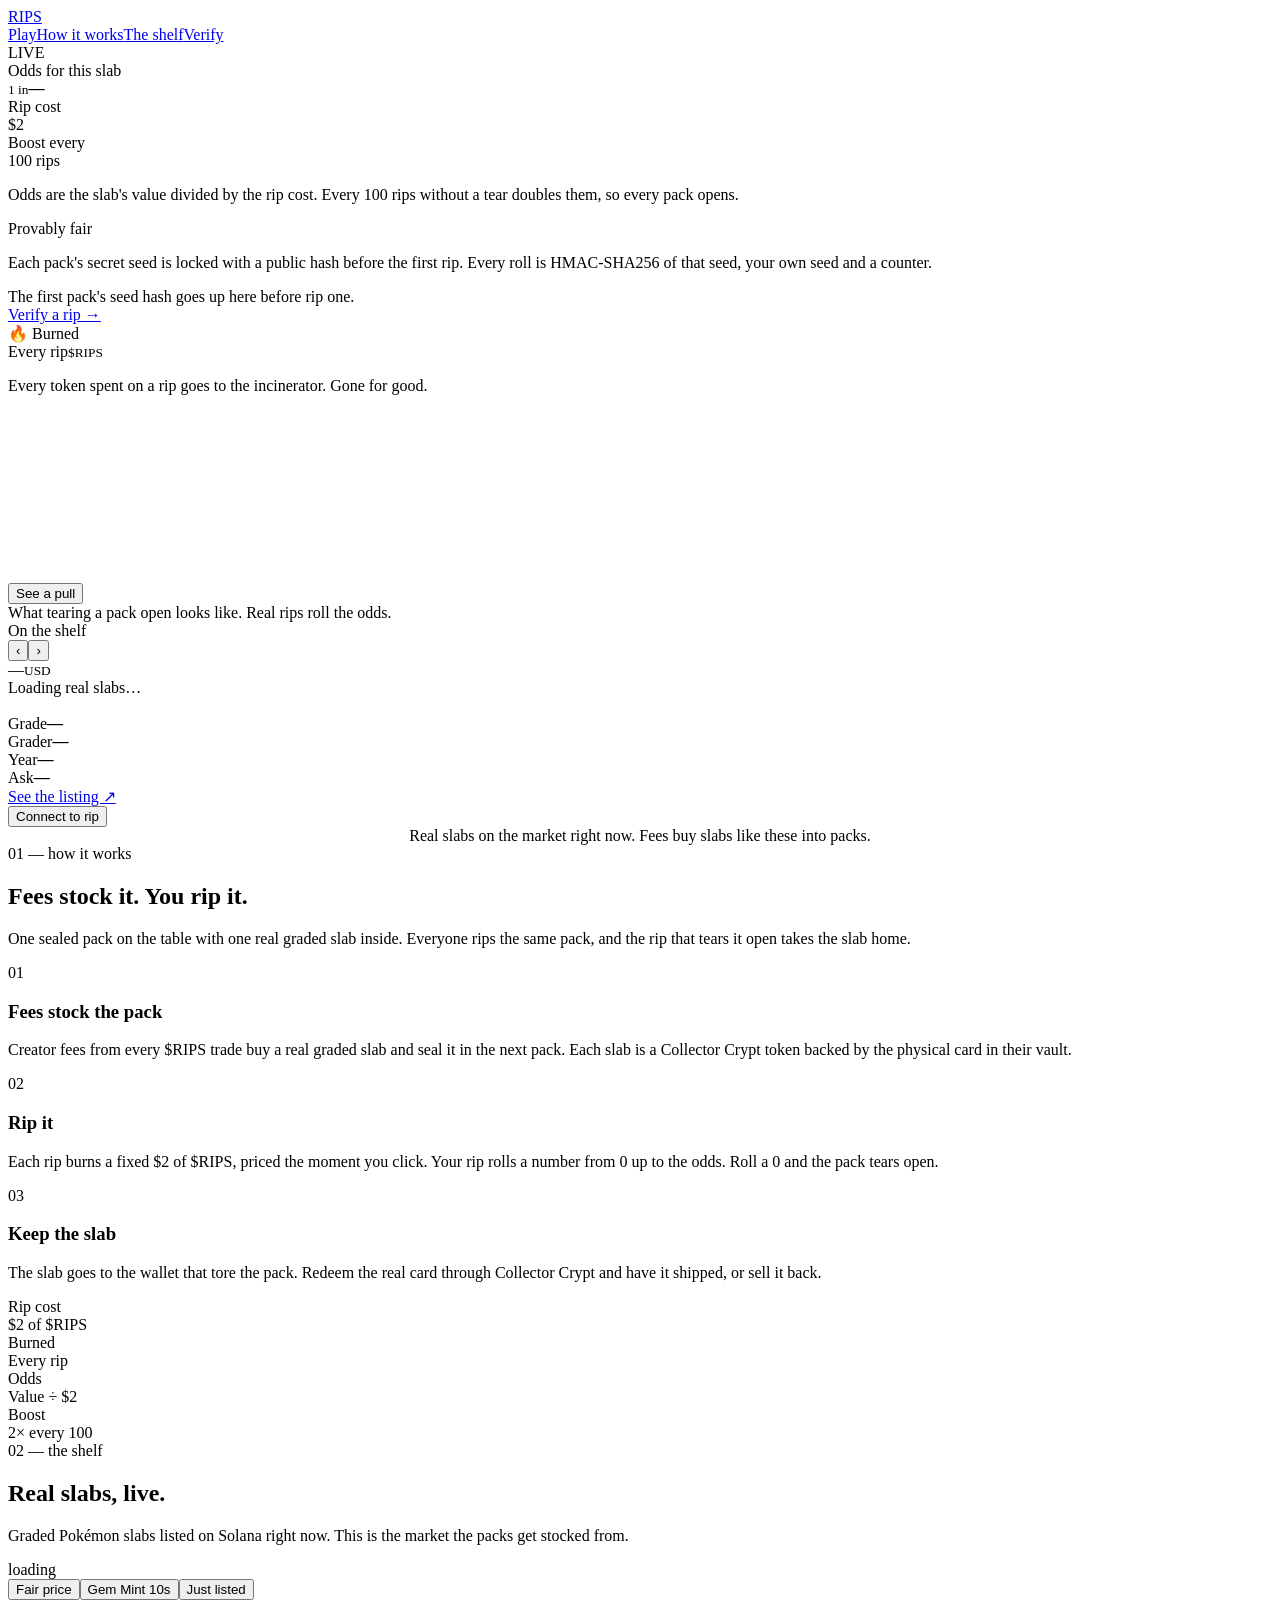
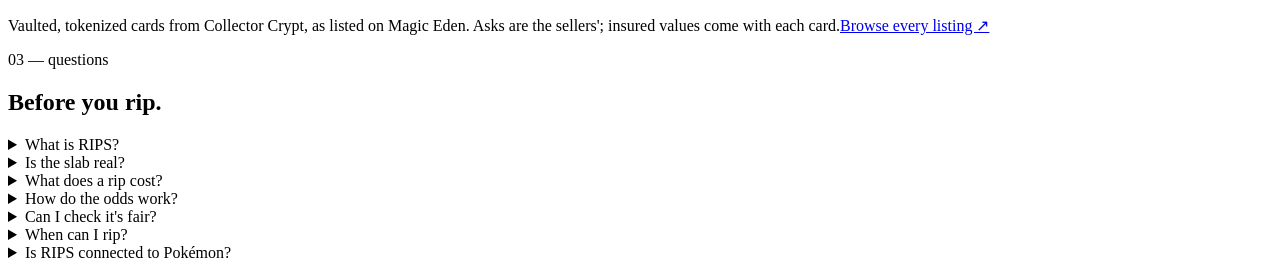
==== index.html @ 13a543cc "Add files via upload" ====
<!doctype html>
<html lang="en">
<head>
<meta charset="utf-8">
<meta name="viewport" content="width=device-width, initial-scale=1, viewport-fit=cover">
<title>RIPS</title>
<meta name="description" content="Real graded slabs, sealed in packs. Fees stock the packs, every rip burns $RIPS, and the slab you pull lands in your wallet.">
<meta property="og:title" content="RIPS">
<meta property="og:description" content="Real graded slabs, sealed in packs. Rip one open and the slab is yours.">
<meta property="og:image" content="https://rips.vercel.app/assets/img/og.jpg">
<meta name="twitter:card" content="summary_large_image">
<meta name="theme-color" content="#0a0708">
<link rel="icon" href="/favicon.ico" sizes="any">
<link rel="icon" type="image/png" href="/assets/img/favicon-32.png" sizes="32x32">
<link rel="apple-touch-icon" href="/assets/img/favicon-180.png">
<link rel="preload" href="/assets/fonts/anton.woff2" as="font" type="font/woff2" crossorigin>
<link rel="stylesheet" href="/assets/css/site.css?v=1">
</head>
<body>
<div class="grid-bg" aria-hidden="true"></div>
<div class="embers" id="embers" aria-hidden="true"></div>
<header class="bar">
  <a class="brand" href="/" aria-label="RIPS home"><span class="ico" data-pack="lg"></span>RIPS</a>
  <nav class="nav" id="nav"><a href="#play" class="on keep">Play</a><a href="#how" class="keep">How it works</a><a href="#shelf">The shelf</a><a href="/verify" class="keep keep2">Verify</a><a id="xLink" href="#" target="_blank" rel="noopener" hidden>𝕏</a></nav>
  <div class="barR"><span id="navWallet" class="wwrap"></span></div>
</header>
<div class="ticker" aria-hidden="true"><span class="live"><i></i>LIVE</span><div class="tk"><div class="track" id="tape"></div></div></div>

<main>
<section class="play" id="play">
  <div class="col left">
    <div class="pn">
      <div class="k">Odds for this slab</div>
      <div class="odds"><small>1 in</small><b id="oddsN">—</b></div>
      <div class="two">
        <div><div class="k">Rip cost</div><div class="v">$<span data-cfg="ripUsd">2</span></div></div>
        <div><div class="k">Boost every</div><div class="v"><span data-cfg="pity">100</span> rips</div></div>
      </div>
      <div class="meter"><i id="oddsMeter"></i></div>
      <p class="sub2">Odds are the slab's value divided by the rip cost. Every <span data-cfg="pity">100</span> rips without a tear doubles them, so every pack opens.</p>
    </div>
    <div class="pn">
      <div class="k or">Provably fair</div>
      <p class="sub2">Each pack's secret seed is locked with a public hash before the first rip. Every roll is HMAC-SHA256 of that seed, your own seed and a counter.</p>
      <div class="seed" id="seedBox">The first pack's seed hash goes up here before rip one.</div>
      <a class="lnk" href="/verify">Verify a rip →</a>
    </div>
    <div class="pn burn">
      <div class="k">🔥 Burned</div><div class="bv" id="burnV">Every rip<small>$RIPS</small></div>
      <p class="sub2" id="burnD">Every token spent on a rip goes to the incinerator. Gone for good.</p>
    </div>
  </div>

  <div class="stage" id="stage">
    <svg class="lines" id="stLines" aria-hidden="true"></svg>
    <div class="glow" aria-hidden="true"></div>
    <div class="pedestal" aria-hidden="true"></div>
    <div class="pack" id="pack" data-pack="stage" aria-hidden="true"></div>
    <div class="flash" aria-hidden="true"></div>
    <div class="pull" id="pull"><div class="ph"><img id="pullImg" alt=""></div><div class="cap"><div class="nm" id="pullNm"></div><div class="mt" id="pullMt"></div></div></div>
    <div class="ctl"><button class="btn or" type="button" id="tryBtn">See a pull</button><div class="note" id="tryNote">What tearing a pack open looks like. Real rips roll the odds.</div></div>
  </div>

  <div class="col right">
    <div class="pn shelf">
      <div class="top"><div class="k or">On the shelf</div><div class="arrows"><button type="button" id="shPrev" aria-label="Previous slab">‹</button><button type="button" id="shNext" aria-label="Next slab">›</button></div></div>
      <div class="val"><span id="shVal">—</span><small>USD</small></div>
      <div class="name" id="shName">Loading real slabs…</div>
      <div class="pic"><div class="im"><img id="shImg" alt=""></div>
        <div class="tbl"><div>Grade<b id="shGrade">—</b></div><div>Grader<b id="shGr">—</b></div><div>Year<b id="shYear">—</b></div><div>Ask<b id="shAsk">—</b></div></div></div>
      <a class="lnk" id="shLink" href="#shelf">See the listing ↗</a>
    </div>
    <button class="btn or cta" type="button" id="ripBtn">Connect to rip</button>
    <div id="caBox"></div>
    <p class="sub2" style="margin:0;text-align:center">Real slabs on the market right now. Fees buy slabs like these into packs.</p>
  </div>
</section>

<section class="band" id="how">
  <div class="eyebrow rv">01 — how it works</div>
  <h2 class="rv">Fees stock it. <b>You rip it.</b></h2>
  <p class="lede rv">One sealed pack on the table with one real graded slab inside. Everyone rips the same pack, and the rip that tears it open takes the slab home.</p>
  <div class="steps">
    <div class="step rv"><div class="n">01</div><h3>Fees stock the pack</h3><p>Creator fees from every $RIPS trade buy a real graded slab and seal it in the next pack. Each slab is a Collector Crypt token backed by the physical card in their vault.</p></div>
    <div class="step rv" style="--d:.08s"><div class="n">02</div><h3>Rip it</h3><p>Each rip burns a fixed $<span data-cfg="ripUsd">2</span> of $RIPS, priced the moment you click. Your rip rolls a number from 0 up to the odds. Roll a 0 and the pack tears open.</p></div>
    <div class="step rv" style="--d:.16s"><div class="n">03</div><h3>Keep the slab</h3><p>The slab goes to the wallet that tore the pack. Redeem the real card through Collector Crypt and have it shipped, or sell it back.</p></div>
  </div>
  <div class="rules rv">
    <div><div class="k">Rip cost</div><div class="v">$<span data-cfg="ripUsd">2</span> of $RIPS</div></div>
    <div><div class="k">Burned</div><div class="v or">Every rip</div></div>
    <div><div class="k">Odds</div><div class="v">Value ÷ $<span data-cfg="ripUsd">2</span></div></div>
    <div><div class="k">Boost</div><div class="v or">2× every <span data-cfg="pity">100</span></div></div>
  </div>
</section>

<section class="band" id="shelf">
  <div class="mhead">
    <div><div class="eyebrow rv">02 — the shelf</div><h2 class="rv">Real slabs, <b>live.</b></h2><p class="lede rv">Graded Pokémon slabs listed on Solana right now. This is the market the packs get stocked from.</p></div>
    <span class="chip rv" id="mktChip"><i></i>loading</span>
  </div>
  <div class="tabs rv" id="mktTabs" role="tablist"><span class="tab-ind" aria-hidden="true"></span><button class="on" type="button" data-v="fair" role="tab" aria-selected="true">Fair price</button><button type="button" data-v="tens" role="tab" aria-selected="false">Gem Mint 10s</button><button type="button" data-v="new" role="tab" aria-selected="false">Just listed</button></div>
  <div class="mgrid" id="mgrid"></div>
  <p class="mfine"><span>Vaulted, tokenized cards from Collector Crypt, as listed on Magic Eden. Asks are the sellers'; insured values come with each card.</span><a href="https://magiceden.io/marketplace/collector_crypt" target="_blank" rel="noopener">Browse every listing ↗</a></p>
</section>

<section class="band" id="faq">
  <div class="eyebrow rv">03 — questions</div>
  <h2 class="rv">Before you <b>rip.</b></h2>
  <div class="faq rv">
    <details><summary>What is RIPS?</summary><div>A pack you rip open on chain. Creator fees buy a real graded slab and seal it in a pack, everyone rips the same pack, every rip burns $RIPS, and the rip that tears it open wins the slab.</div></details>
    <details><summary>Is the slab real?</summary><div>Yes. Every slab is a Collector Crypt token backed by a physical graded card in their vault. You can redeem the card and have it shipped, or sell it back through Collector Crypt.</div></details>
    <details><summary>What does a rip cost?</summary><div>A fixed $<span data-cfg="ripUsd">2</span> of $RIPS, priced when you click and burned on the spot. Every token spent goes to the Solana incinerator, where nobody can touch it again.</div></details>
    <details><summary>How do the odds work?</summary><div>A pack starts at 1 in (slab value ÷ $<span data-cfg="ripUsd">2</span>). Every <span data-cfg="pity">100</span> rips without a tear, the odds double in your favour, so every pack opens eventually.</div></details>
    <details><summary>Can I check it's fair?</summary><div>Yes. Before the first rip the pack's secret seed is locked with a public SHA-256 hash. Each roll is HMAC-SHA256 of that seed with your own seed and a counter. When the pack opens the seed is revealed, and the verify page replays every roll in your browser.</div></details>
    <details><summary>When can I rip?</summary><div>When $RIPS launches and the first pack is stocked. The contract address goes up here and on X at the same time.</div></details>
    <details><summary>Is RIPS connected to Pokémon?</summary><div>No. RIPS is independent and not affiliated with Nintendo, The Pokémon Company, Collector Crypt, Magic Eden or any grading company.</div></details>
  </div>
</section>
</main>
<div class="toast" id="toast" role="status" aria-live="polite"></div>
<script src="/assets/js/config.js?v=1"></script>
<script src="/assets/js/app.js?v=1"></script>
<script src="/assets/js/wallet.js?v=1"></script>
</body>
</html>
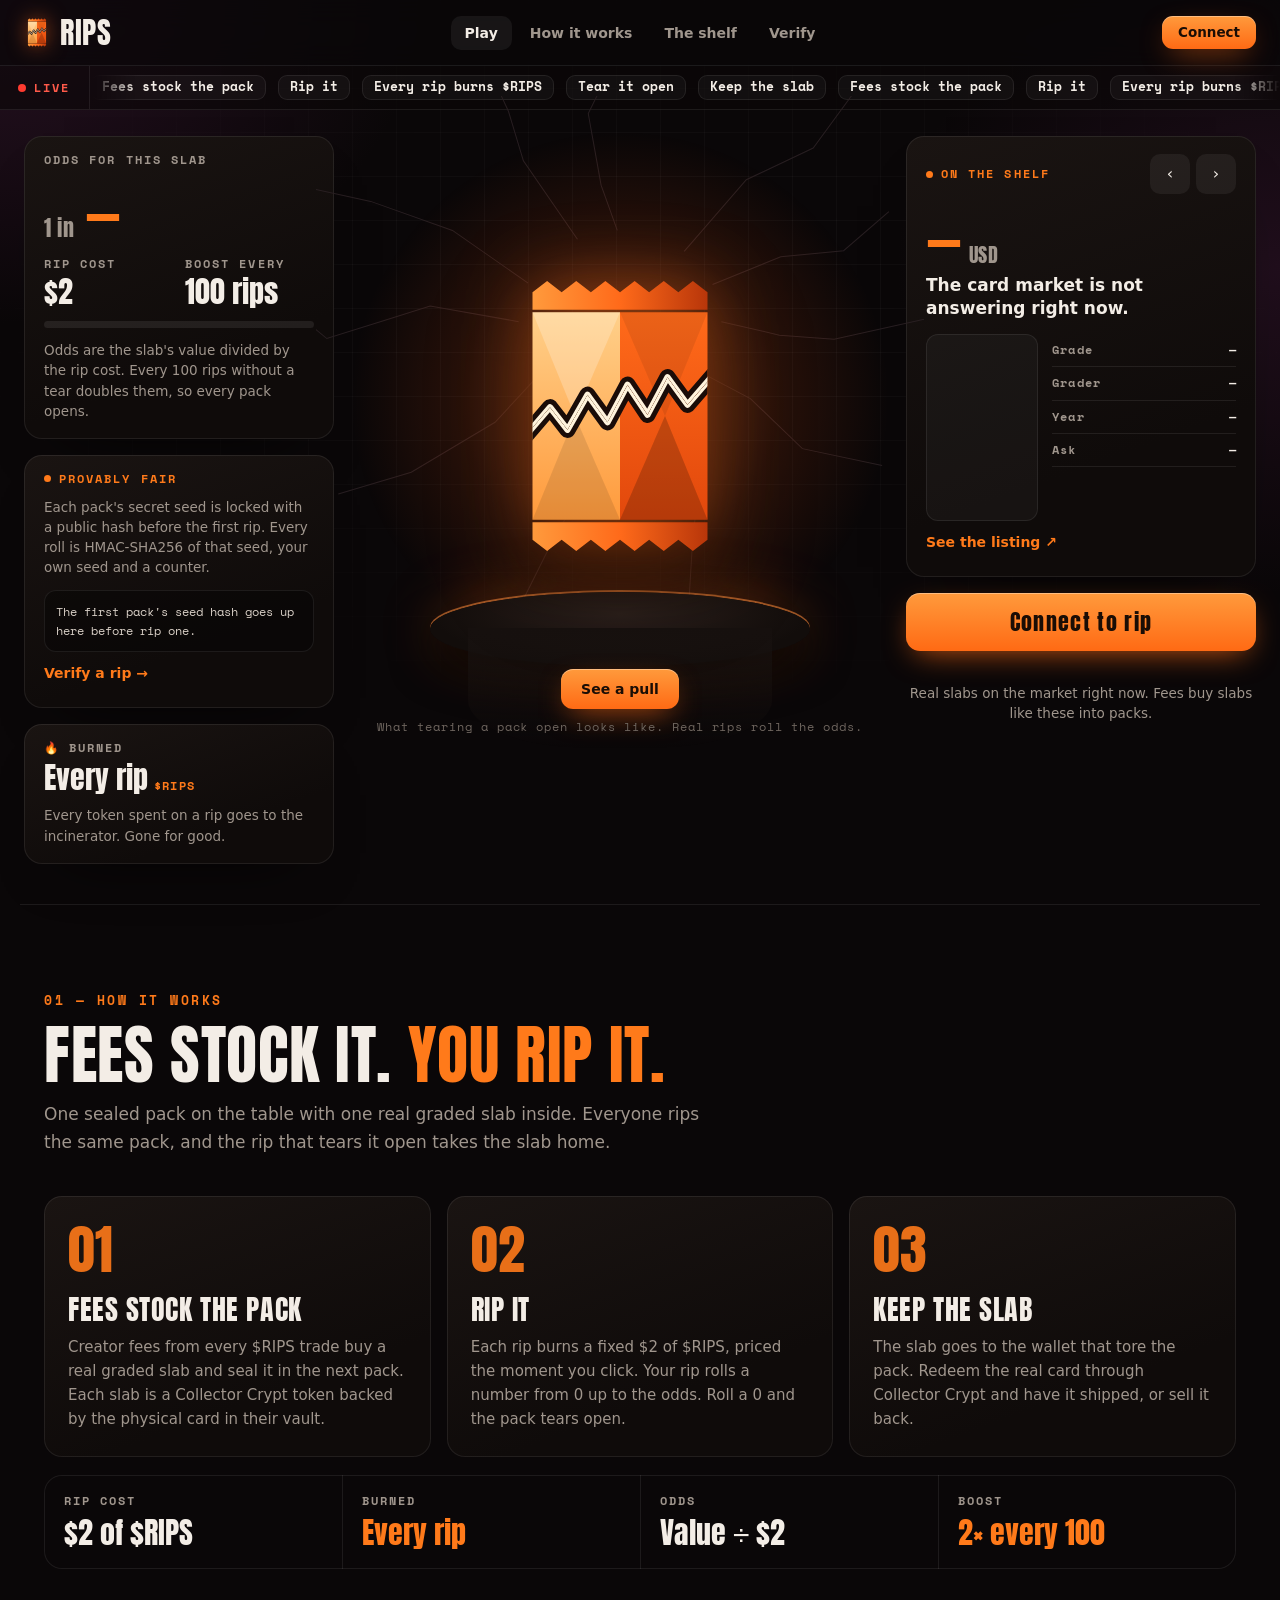
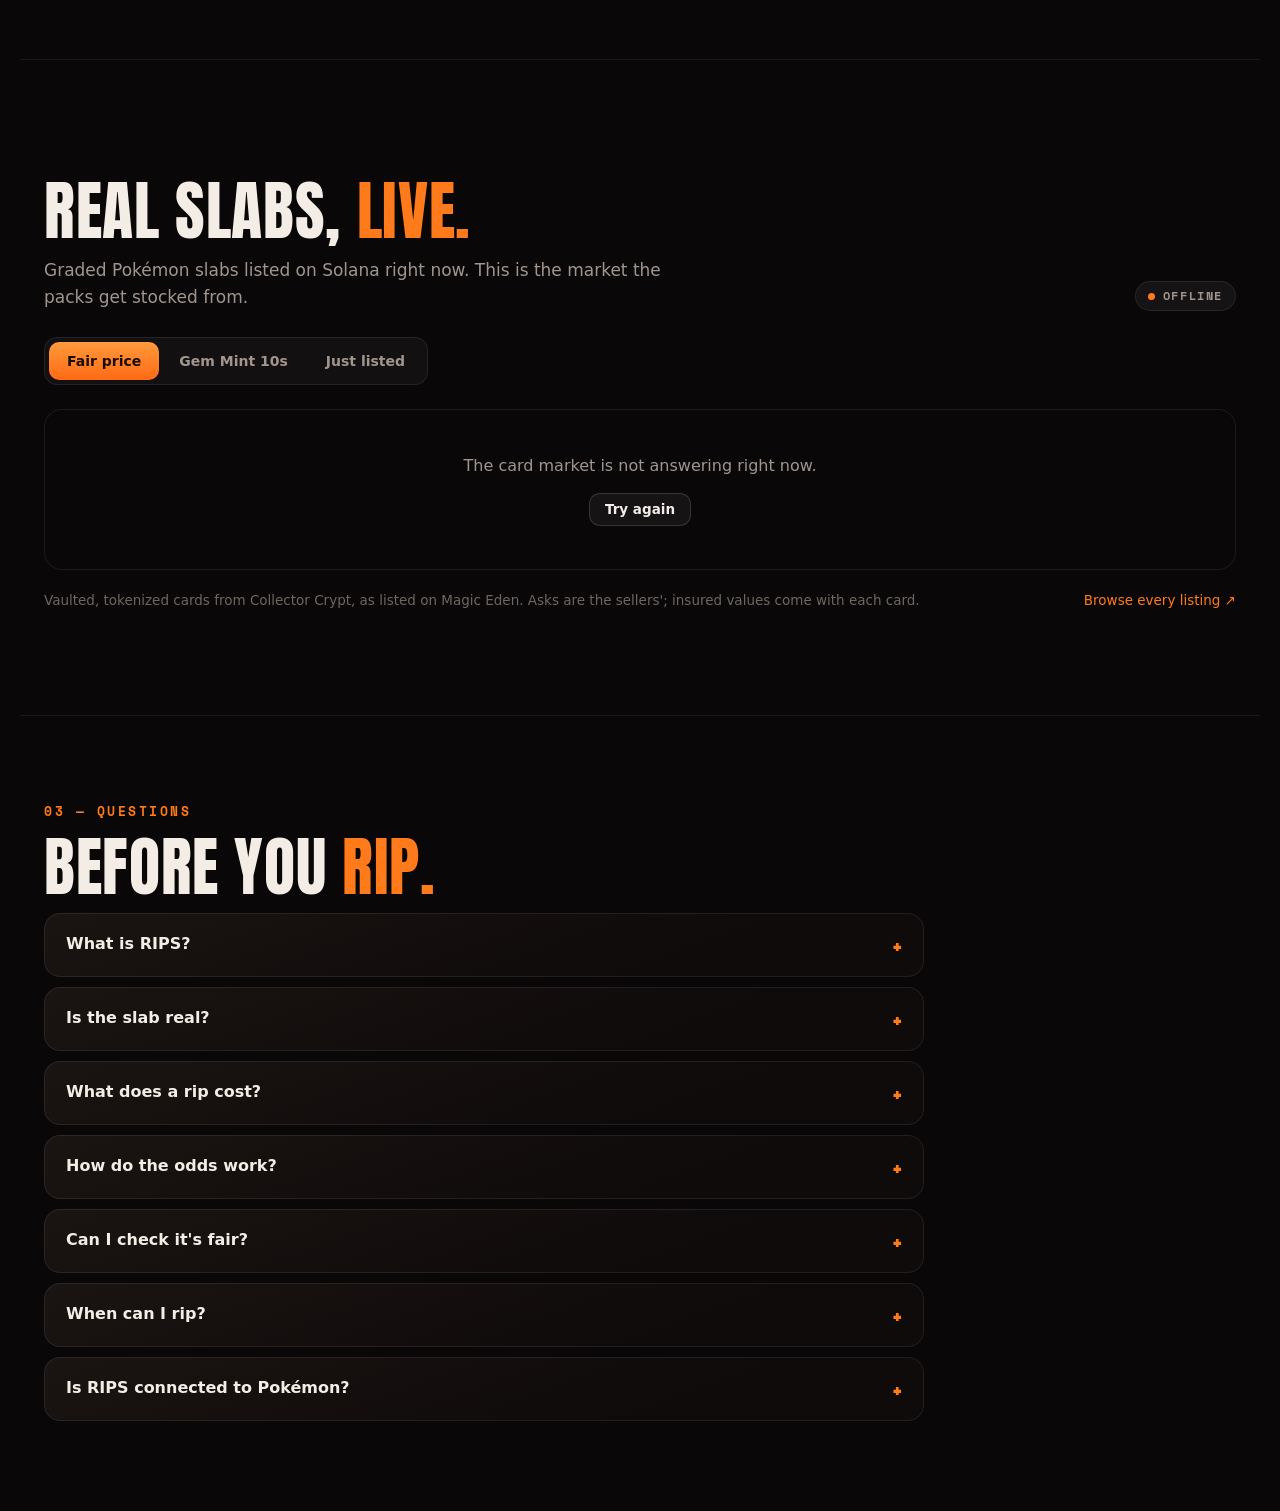
==== commit e5b5c462: "Add files via upload" ====
--- a/index.html
+++ b/index.html
@@ -7,7 +7,8 @@
 <meta name="description" content="Real graded slabs, sealed in packs. Fees stock the packs, every rip burns $RIPS, and the slab you pull lands in your wallet.">
 <meta property="og:title" content="RIPS">
 <meta property="og:description" content="Real graded slabs, sealed in packs. Rip one open and the slab is yours.">
-<meta property="og:image" content="https://rips.vercel.app/assets/img/og.jpg">
+<meta property="og:image" content="https://rips-jet.vercel.app/assets/img/og.jpg">
+<meta property="og:url" content="https://rips-jet.vercel.app/">
 <meta name="twitter:card" content="summary_large_image">
 <meta name="theme-color" content="#0a0708">
 <link rel="icon" href="/favicon.ico" sizes="any">
--- a/assets/css/site.css
+++ b/assets/css/site.css
@@ -0,0 +1,274 @@
+@font-face { font-family: 'Anton'; src: url('/assets/fonts/anton.woff2') format('woff2'); font-display: swap; }
+@font-face { font-family: 'Mono'; src: url('/assets/fonts/mono.woff2') format('woff2'); font-weight: 400; font-display: swap; }
+@font-face { font-family: 'Mono'; src: url('/assets/fonts/mono-bold.woff2') format('woff2'); font-weight: 700; font-display: swap; }
+:root {
+  --bg: #0a0708; --p1: #1a1412; --p2: #0f0b0a; --line: rgba(255, 255, 255, .08); --line2: rgba(255, 255, 255, .14);
+  --text: #f3ede6; --mute: #a0968d; --mute2: #6f665f; --or: #ff7a1a; --or2: #ff5a1f; --gold: #ffc24a; --purp: #b58cff; --ok: #39d98a;
+  --disp: 'Anton', Impact, 'Arial Narrow', sans-serif; --mono: 'Mono', ui-monospace, Menlo, monospace; --sans: system-ui, -apple-system, 'Segoe UI', Roboto, sans-serif;
+  --ease: cubic-bezier(.2, .8, .2, 1); --spring: cubic-bezier(.34, 1.5, .64, 1); --r: 18px;
+}
+* { box-sizing: border-box; }
+html { background: var(--bg); overflow-x: hidden; scroll-behavior: smooth; }
+body { margin: 0; color: var(--text); font: 400 16px/1.6 var(--sans); overflow-x: clip; -webkit-font-smoothing: antialiased;
+  background: radial-gradient(55% 60% at 0% 0%, rgba(74, 28, 66, .45), transparent 60%), radial-gradient(50% 60% at 100% 30%, rgba(74, 28, 66, .35), transparent 60%), var(--bg); background-attachment: fixed; }
+a { color: inherit; }
+img { display: block; max-width: 100%; }
+button { font: inherit; }
+::selection { background: var(--or); color: #120b07; }
+.grid-bg { position: fixed; inset: 0; z-index: 0; pointer-events: none; background-image: linear-gradient(rgba(255, 255, 255, .03) 1px, transparent 1px), linear-gradient(90deg, rgba(255, 255, 255, .03) 1px, transparent 1px); background-size: 44px 44px;
+  mask-image: radial-gradient(ellipse 70% 60% at 50% 35%, #000 25%, transparent 80%); -webkit-mask-image: radial-gradient(ellipse 70% 60% at 50% 35%, #000 25%, transparent 80%); }
+.embers { position: fixed; inset: 0; z-index: 0; pointer-events: none; }
+.embers i { position: absolute; bottom: -10px; width: var(--s); height: var(--s); border-radius: 50%; background: #ffb46a; box-shadow: 0 0 6px 1px rgba(255, 120, 40, .7); opacity: 0; animation: ember var(--d) linear infinite; animation-delay: var(--dl); }
+@keyframes ember { 0% { transform: translate(0, 0); opacity: 0; } 10% { opacity: var(--o); } 90% { opacity: var(--o); } 100% { transform: translate(var(--x), -100vh); opacity: 0; } }
+.bar, main, .ticker { position: relative; z-index: 2; }
+
+/* ---------- top bar ---------- */
+.bar { position: sticky; top: 0; z-index: 40; display: grid; grid-template-columns: 1fr auto 1fr; align-items: center; height: 66px; padding: 0 24px; background: rgba(10, 7, 8, .78); backdrop-filter: blur(14px); -webkit-backdrop-filter: blur(14px); border-bottom: 1px solid var(--line); }
+.brand { display: inline-flex; align-items: center; gap: 10px; text-decoration: none; font: 400 30px/1 var(--disp); letter-spacing: .02em; justify-self: start; }
+.brand .ico { width: 26px; height: 35px; filter: drop-shadow(0 0 10px rgba(255, 110, 30, .5)); }
+.brand .ico svg { width: 100%; height: 100%; display: block; }
+.nav { display: flex; gap: 4px; }
+.nav a { text-decoration: none; font: 600 14px/1 var(--sans); color: var(--mute); padding: 10px 14px; border-radius: 10px; transition: color .2s, background .2s; }
+.nav a:hover { color: var(--text); }
+.nav a.on { color: var(--text); background: rgba(255, 255, 255, .06); }
+.barR { justify-self: end; display: flex; gap: 10px; align-items: center; }
+.btn { display: inline-flex; align-items: center; justify-content: center; gap: 8px; border: 0; border-radius: 12px; padding: 13px 20px; font: 700 14px/1 var(--sans); cursor: pointer; text-decoration: none; white-space: nowrap; transition: transform .3s var(--spring), box-shadow .3s, background .2s, filter .2s; }
+.btn.or { background: linear-gradient(180deg, #ff9a3c, #ff6a14); color: #1a0d05; box-shadow: 0 10px 30px -10px rgba(255, 106, 20, .8), inset 0 1px 0 rgba(255, 255, 255, .35); }
+.btn.or:hover { transform: translateY(-2px); filter: brightness(1.06); }
+.btn.gh { background: rgba(255, 255, 255, .05); color: var(--text); box-shadow: inset 0 0 0 1px var(--line2); }
+.btn.gh:hover { background: rgba(255, 255, 255, .09); }
+.btn.sm { padding: 10px 16px; font-size: 13.5px; border-radius: 11px; }
+.btn[disabled] { opacity: .55; pointer-events: none; }
+
+/* ---------- live tape ---------- */
+.ticker { display: flex; align-items: center; height: 44px; border-bottom: 1px solid var(--line); background: rgba(10, 7, 8, .6); overflow: hidden; }
+.ticker .live { flex: none; display: inline-flex; align-items: center; gap: 8px; padding: 0 18px; height: 100%; font: 700 12px/1 var(--mono); letter-spacing: .18em; color: #ff5a4a; border-right: 1px solid var(--line); }
+.ticker .live i { width: 8px; height: 8px; border-radius: 50%; background: #ff3b30; box-shadow: 0 0 0 0 rgba(255, 59, 48, .6); animation: ping 1.6s infinite; }
+@keyframes ping { 0% { box-shadow: 0 0 0 0 rgba(255, 59, 48, .55); } 80%, 100% { box-shadow: 0 0 0 9px rgba(255, 59, 48, 0); } }
+.tk { flex: 1; overflow: hidden; mask-image: linear-gradient(90deg, transparent, #000 4%, #000 96%, transparent); -webkit-mask-image: linear-gradient(90deg, transparent, #000 4%, #000 96%, transparent); }
+.track { display: flex; width: max-content; animation: marquee 60s linear infinite; }
+.track span { display: inline-flex; align-items: center; gap: 10px; margin-right: 12px; padding: 6px 12px; border-radius: 9px; background: rgba(255, 255, 255, .04); box-shadow: inset 0 0 0 1px var(--line); font: 700 12.5px/1 var(--mono); color: var(--text); white-space: nowrap; }
+.track span em { font-style: normal; color: var(--mute); font-weight: 400; }
+.track span b { color: var(--gold); }
+.track img { width: 16px; height: 22px; object-fit: contain; }
+@keyframes marquee { to { transform: translateX(-50%); } }
+
+/* ---------- the table: odds left, pack centre, shelf right ---------- */
+.play { display: grid; grid-template-columns: 310px minmax(0, 1fr) 350px; gap: 22px; max-width: 1400px; margin: 0 auto; padding: 26px 24px 40px; min-height: calc(100vh - 110px); align-items: start; }
+.col { display: grid; gap: 16px; }
+.pn { border-radius: var(--r); background: linear-gradient(160deg, var(--p1), var(--p2) 70%); box-shadow: inset 0 0 0 1px var(--line), 0 30px 60px -40px rgba(0, 0, 0, .9); padding: 18px 20px; }
+.k { font: 700 11.5px/1 var(--mono); letter-spacing: .18em; text-transform: uppercase; color: var(--mute); }
+.k.or { color: var(--or); display: flex; align-items: center; gap: 8px; }
+.k.or::before { content: ''; width: 7px; height: 7px; border-radius: 50%; background: currentColor; }
+.odds { display: flex; align-items: baseline; gap: 10px; margin-top: 12px; font: 400 64px/1 var(--disp); letter-spacing: .01em; }
+.odds small { font: 400 22px/1 var(--disp); color: var(--mute); }
+.odds b { font-weight: 400; color: var(--or); }
+.sub2 { color: var(--mute); font-size: 13.5px; margin: 12px 0 0; line-height: 1.5; }
+.two { display: grid; grid-template-columns: 1fr 1fr; gap: 12px; margin-top: 16px; }
+.two .v { font: 400 30px/1 var(--disp); margin-top: 8px; }
+.meter { height: 7px; border-radius: 4px; background: rgba(255, 255, 255, .08); margin-top: 14px; overflow: hidden; }
+.meter i { display: block; height: 100%; width: 0; border-radius: inherit; background: linear-gradient(90deg, var(--or2), var(--gold)); transition: width 1s var(--ease); }
+.seed { margin-top: 12px; padding: 12px; border-radius: 12px; background: rgba(0, 0, 0, .35); box-shadow: inset 0 0 0 1px var(--line); font: 400 12px/1.6 var(--mono); color: #d9d0c7; }
+.seed.hash { word-break: break-all; }
+.lnk { display: inline-flex; align-items: center; gap: 6px; margin-top: 4px; padding: 10px 0; color: var(--or); text-decoration: none; font: 700 14px/1 var(--sans); }
+.lnk:hover { text-decoration: underline; }
+
+/* centre stage */
+.stage { position: relative; min-height: 600px; display: grid; place-items: center; }
+.stage .glow { position: absolute; left: 50%; top: 44%; width: 560px; height: 560px; transform: translate(-50%, -50%); border-radius: 50%; background: radial-gradient(circle, rgba(255, 110, 30, .42), rgba(255, 90, 20, .12) 40%, transparent 68%); pointer-events: none; transition: transform .6s var(--ease), opacity .6s; }
+.stage .lines { position: absolute; inset: -40px; pointer-events: none; opacity: .9; }
+.stage .lines path { fill: none; stroke: #2b2124; stroke-width: 1.5; }
+.pedestal { position: absolute; left: 50%; bottom: 70px; width: 380px; height: 74px; transform: translateX(-50%); border-radius: 50%; background: radial-gradient(ellipse at 50% 30%, #2a1f1b, #120d0b 70%); box-shadow: 0 -2px 0 rgba(255, 140, 60, .55), 0 18px 40px rgba(0, 0, 0, .8), 0 0 60px -6px rgba(255, 110, 30, .45); }
+.pedestal::after { content: ''; position: absolute; left: 10%; right: 10%; top: 36px; height: 120px; border-radius: 0 0 40% 40%; background: linear-gradient(180deg, #17110f, transparent); z-index: -1; }
+.pack { position: relative; z-index: 3; width: 250px; height: 338px; margin-top: -40px; animation: hover 5s ease-in-out infinite; filter: drop-shadow(0 0 34px rgba(255, 110, 30, .5)) drop-shadow(0 24px 30px rgba(0, 0, 0, .7)); }
+.pack svg { width: 100%; height: 100%; overflow: visible; display: block; }
+@keyframes hover { 0%, 100% { transform: translateY(0) rotate(-1deg); } 50% { transform: translateY(-12px) rotate(1deg); } }
+.pk-top, .pk-bot { transition: transform .7s var(--spring), opacity .6s; transform-box: fill-box; transform-origin: 50% 100%; }
+.stage.shake .pack { animation: shake .55s linear; }
+@keyframes shake { 0%, 100% { transform: translate(0, 0) rotate(0); } 15% { transform: translate(-5px, 2px) rotate(-3deg); } 30% { transform: translate(6px, -2px) rotate(3deg); } 45% { transform: translate(-6px, 1px) rotate(-2deg); } 60% { transform: translate(5px, -1px) rotate(2deg); } 75% { transform: translate(-3px, 1px) rotate(-1deg); } }
+.stage.torn .pk-top { transform: translate(40px, -150px) rotate(24deg); opacity: 0; transition: transform .9s var(--ease), opacity .9s .2s; }
+.stage.torn .glow { transform: translate(-50%, -50%) scale(1.25); }
+.flash { position: absolute; left: 50%; top: 40%; width: 20px; height: 20px; border-radius: 50%; transform: translate(-50%, -50%) scale(0); background: radial-gradient(circle, #fff6dc, rgba(255, 190, 90, .6) 40%, transparent 70%); z-index: 4; pointer-events: none; }
+.stage.torn .flash { animation: flash .9s var(--ease); }
+@keyframes flash { 0% { transform: translate(-50%, -50%) scale(0); opacity: 1; } 100% { transform: translate(-50%, -50%) scale(40); opacity: 0; } }
+.pull { position: absolute; left: 50%; top: 42%; z-index: 5; width: 230px; transform: translate(-50%, 30%) scale(.6); opacity: 0; pointer-events: none; transition: transform .8s var(--spring) .25s, opacity .4s .25s; }
+.stage.torn .pull { transform: translate(-50%, -62%) scale(1); opacity: 1; pointer-events: auto; }
+.pull .ph { position: relative; aspect-ratio: 3 / 5; border-radius: 14px; background: radial-gradient(70% 55% at 50% 40%, rgba(255, 190, 90, .25), transparent 70%), #140e0c; box-shadow: inset 0 0 0 1px rgba(255, 200, 120, .4), 0 30px 60px -20px rgba(0, 0, 0, .9), 0 0 50px -10px rgba(255, 150, 60, .6); overflow: hidden; }
+.pull .ph img { position: absolute; inset: 0; width: 100%; height: 100%; object-fit: contain; padding: 8%; }
+.pull .cap { margin-top: 12px; text-align: center; }
+.pull .cap .nm { font: 400 24px/1.1 var(--disp); }
+.pull .cap .mt { font: 700 11.5px/1.4 var(--mono); letter-spacing: .12em; color: var(--mute); margin-top: 6px; text-transform: uppercase; }
+.stage .ctl { position: absolute; left: 0; right: 0; bottom: 0; z-index: 6; display: grid; justify-items: center; gap: 10px; }
+.stage .ctl .note { font: 400 12px/1.4 var(--mono); letter-spacing: .08em; color: var(--mute2); text-align: center; }
+
+/* the shelf panel */
+.shelf .top { display: flex; justify-content: space-between; align-items: center; }
+.shelf .val { margin-top: 10px; font: 400 64px/1 var(--disp); color: var(--or); letter-spacing: .01em; }
+.shelf .val small { font: 400 20px/1 var(--disp); color: var(--mute); margin-left: 6px; }
+.shelf .name { font: 600 17px/1.35 var(--sans); margin-top: 6px; min-height: 2.7em; }
+.shelf .pic { display: flex; gap: 14px; margin-top: 14px; }
+.shelf .pic .im { position: relative; flex: none; width: 112px; aspect-ratio: 3 / 5; border-radius: 12px; overflow: hidden; background: rgba(255, 255, 255, .03); box-shadow: inset 0 0 0 1px var(--line); }
+.shelf .pic .im img { position: absolute; inset: 0; width: 100%; height: 100%; object-fit: contain; padding: 6%; opacity: 0; transition: opacity .4s; }
+.shelf .pic .im img.ld { opacity: 1; }
+.tbl { flex: 1; display: grid; align-content: start; }
+.tbl div { display: flex; justify-content: space-between; gap: 10px; padding: 9px 0; border-bottom: 1px solid var(--line); font: 700 12px/1.2 var(--mono); letter-spacing: .1em; color: var(--mute); }
+.tbl div b { color: var(--text); text-align: right; font-weight: 700; letter-spacing: .04em; }
+.arrows { display: flex; gap: 6px; }
+.arrows button { width: 40px; height: 40px; border-radius: 10px; border: 0; background: rgba(255, 255, 255, .06); color: var(--text); cursor: pointer; font-size: 16px; }
+.arrows button:hover { background: rgba(255, 255, 255, .12); }
+.cta { width: 100%; padding: 18px; font: 400 22px/1 var(--disp); letter-spacing: .06em; border-radius: 14px; }
+.burn .bv { font: 400 30px/1 var(--disp); margin-top: 10px; white-space: nowrap; }
+.burn .bv small { font: 700 12px/1 var(--mono); color: var(--or); margin-left: 6px; letter-spacing: .1em; }
+
+/* ---------- sections ---------- */
+section.band { max-width: 1240px; margin: 0 auto; padding: 90px 24px; border-top: 1px solid var(--line); }
+.eyebrow { font: 700 12.5px/1 var(--mono); letter-spacing: .2em; text-transform: uppercase; color: var(--or); margin-bottom: 16px; }
+h2 { font: 400 clamp(38px, 5vw, 64px)/1 var(--disp); letter-spacing: .01em; margin: 0 0 14px; text-transform: uppercase; }
+h2 b { font-weight: 400; color: var(--or); }
+.lede { color: var(--mute); font-size: 17px; max-width: 62ch; margin: 0 0 40px; }
+.steps { display: grid; grid-template-columns: repeat(3, minmax(0, 1fr)); gap: 16px; }
+.step { position: relative; padding: 26px 24px; border-radius: var(--r); background: linear-gradient(160deg, var(--p1), var(--p2) 70%); box-shadow: inset 0 0 0 1px var(--line); overflow: hidden; transition: transform .4s var(--spring), box-shadow .3s; }
+.step:hover { transform: translateY(-5px); box-shadow: inset 0 0 0 1px rgba(255, 122, 26, .35); }
+.step .n { font: 400 54px/1 var(--disp); color: rgba(255, 122, 26, .9); }
+.step h3 { font: 400 28px/1.1 var(--disp); letter-spacing: .02em; margin: 18px 0 10px; text-transform: uppercase; }
+.step p { margin: 0; color: var(--mute); font-size: 15px; }
+.rules { display: grid; grid-template-columns: repeat(4, minmax(0, 1fr)); gap: 0; margin-top: 18px; border-radius: var(--r); box-shadow: inset 0 0 0 1px var(--line); overflow: hidden; }
+.rules > div { padding: 20px; box-shadow: 1px 0 0 var(--line); }
+.rules .v { font: 400 30px/1.1 var(--disp); margin-top: 10px; }
+.rules .v.or { color: var(--or); }
+
+/* market grid */
+.mhead { display: flex; justify-content: space-between; align-items: flex-end; gap: 16px; flex-wrap: wrap; margin-bottom: 26px; }
+.mhead .lede { margin: 0; }
+.chip { display: inline-flex; align-items: center; gap: 8px; font: 700 11.5px/1 var(--mono); letter-spacing: .14em; text-transform: uppercase; padding: 9px 13px; border-radius: 999px; background: rgba(255, 255, 255, .05); box-shadow: inset 0 0 0 1px var(--line); color: var(--mute); }
+.chip i { width: 7px; height: 7px; border-radius: 50%; background: var(--or); }
+.chip.live { color: var(--ok); } .chip.live i { background: var(--ok); }
+.tabs { position: relative; display: inline-flex; gap: 2px; padding: 5px; margin-bottom: 24px; border-radius: 13px; background: rgba(255, 255, 255, .04); box-shadow: inset 0 0 0 1px var(--line); max-width: 100%; }
+.tabs button { position: relative; z-index: 1; border: 0; background: none; color: var(--mute); font: 700 14px/1 var(--sans); padding: 12px 18px; border-radius: 10px; cursor: pointer; white-space: nowrap; transition: color .3s; }
+.tabs button.on { color: #1a0d05; }
+.tab-ind { position: absolute; z-index: 0; left: 0; top: 5px; bottom: 5px; width: 0; border-radius: 10px; background: linear-gradient(180deg, #ff9a3c, #ff6a14); transition: transform .45s var(--spring), width .45s var(--spring); }
+.mgrid { display: grid; grid-template-columns: repeat(6, minmax(0, 1fr)); gap: 14px; }
+.mgrid.empty { display: block; }
+.mc { display: flex; flex-direction: column; min-width: 0; border-radius: 16px; overflow: hidden; text-decoration: none; background: linear-gradient(160deg, var(--p1), var(--p2) 70%); box-shadow: inset 0 0 0 1px var(--line); opacity: 0; transform: translateY(16px); transition: opacity .55s var(--ease), transform .55s var(--ease), box-shadow .3s; }
+.mc.shown { opacity: 1; transform: none; transition-delay: var(--d, 0s), var(--d, 0s), 0s; }
+.mc.shown:hover { transform: translateY(-5px); box-shadow: inset 0 0 0 1px rgba(255, 122, 26, .45); transition-delay: 0s; }
+.mimg { position: relative; aspect-ratio: 3 / 4; background: radial-gradient(70% 55% at 50% 42%, rgba(255, 140, 60, .1), transparent 70%), rgba(255, 255, 255, .02); overflow: hidden; }
+.mimg img { position: absolute; inset: 0; width: 100%; height: 100%; object-fit: contain; padding: 9% 9% 7%; opacity: 0; transition: opacity .5s, transform .6s var(--ease); filter: drop-shadow(0 12px 16px rgba(0, 0, 0, .55)); }
+.mimg img.ld { opacity: 1; }
+.mc:hover .mimg img.ld { transform: scale(1.05); }
+.mimg .noimg { position: absolute; inset: 0; display: grid; place-items: center; font: 700 10.5px/1 var(--mono); letter-spacing: .14em; color: var(--mute2); }
+.grade, .mval { position: absolute; top: 8px; z-index: 2; padding: 6px 8px; border-radius: 8px; font: 700 10.5px/1 var(--mono); letter-spacing: .08em; white-space: nowrap; }
+.grade { left: 8px; background: rgba(10, 7, 8, .85); box-shadow: inset 0 0 0 1px var(--line2); color: var(--text); }
+.grade.g10 { background: var(--gold); color: #1a1205; box-shadow: none; }
+.mval { right: 8px; background: rgba(57, 217, 138, .16); color: var(--ok); box-shadow: inset 0 0 0 1px rgba(57, 217, 138, .45); }
+.mbody { display: flex; flex-direction: column; gap: 6px; flex: 1; padding: 12px 14px 14px; color: var(--text); }
+.mname { font: 600 13.5px/1.35 var(--sans); display: -webkit-box; -webkit-line-clamp: 2; -webkit-box-orient: vertical; overflow: hidden; min-height: 2.7em; }
+.mmeta { font: 700 10.5px/1.2 var(--mono); letter-spacing: .08em; text-transform: uppercase; color: var(--mute2); white-space: nowrap; overflow: hidden; text-overflow: ellipsis; }
+.mprice { display: flex; justify-content: space-between; align-items: baseline; gap: 8px; margin-top: auto; padding-top: 10px; border-top: 1px solid var(--line); }
+.mprice b { font: 400 19px/1 var(--disp); letter-spacing: .02em; white-space: nowrap; }
+.mprice span { min-width: 0; font: 400 11px/1 var(--mono); color: var(--mute); white-space: nowrap; overflow: hidden; text-overflow: ellipsis; }
+.mc.sk { pointer-events: none; }
+.mc.sk .mimg, .skl { background: linear-gradient(100deg, rgba(255, 255, 255, .04) 30%, rgba(255, 255, 255, .09) 50%, rgba(255, 255, 255, .04) 70%); background-size: 250% 100%; animation: shimmer 1.4s linear infinite; }
+.skl { display: block; height: 11px; border-radius: 6px; }
+@keyframes shimmer { from { background-position: 120% 0; } to { background-position: -120% 0; } }
+.mempty { display: grid; justify-items: center; gap: 14px; padding: 44px 24px; border-radius: var(--r); text-align: center; color: var(--mute); box-shadow: inset 0 0 0 1px var(--line); }
+.mempty p { margin: 0; }
+.mfine { display: flex; justify-content: space-between; gap: 10px 20px; flex-wrap: wrap; margin-top: 20px; color: var(--mute2); font-size: 13.5px; }
+.mfine a { color: var(--or); text-decoration: none; white-space: nowrap; }
+
+/* faq */
+.faq { display: grid; gap: 10px; max-width: 880px; }
+.faq details { border-radius: 16px; background: linear-gradient(160deg, var(--p1), var(--p2) 70%); box-shadow: inset 0 0 0 1px var(--line); }
+.faq details[open] { box-shadow: inset 0 0 0 1px rgba(255, 122, 26, .35); }
+.faq summary { list-style: none; cursor: pointer; padding: 20px 22px; font: 600 16px/1.4 var(--sans); display: flex; justify-content: space-between; gap: 14px; }
+.faq summary::-webkit-details-marker { display: none; }
+.faq summary::after { content: '+'; font: 400 24px/1 var(--disp); color: var(--or); transition: transform .3s var(--spring); }
+.faq details[open] summary::after { transform: rotate(45deg); }
+.faq details > div { padding: 0 22px 20px; color: var(--mute); }
+
+/* verify page */
+.vwrap { max-width: 820px; margin: 0 auto; padding: 70px 24px 100px; }
+.vform { display: grid; gap: 14px; margin-top: 26px; }
+.vform label { display: grid; gap: 8px; font: 700 11.5px/1 var(--mono); letter-spacing: .16em; color: var(--mute); text-transform: uppercase; }
+.vform input { width: 100%; padding: 14px 16px; border-radius: 12px; border: 0; background: rgba(0, 0, 0, .4); box-shadow: inset 0 0 0 1px var(--line2); color: var(--text); font: 400 14px/1.4 var(--mono); outline: none; }
+.vform input:focus { box-shadow: inset 0 0 0 1px var(--or); }
+.vrow { display: grid; grid-template-columns: 1fr 1fr; gap: 14px; }
+.vout { margin-top: 20px; display: grid; gap: 10px; }
+.vout .res { padding: 18px 20px; border-radius: 14px; box-shadow: inset 0 0 0 1px var(--line); background: rgba(255, 255, 255, .02); font: 400 13px/1.7 var(--mono); color: #d9d0c7; word-break: break-all; }
+.vout .res b { color: var(--text); }
+.vout .big { font: 400 46px/1 var(--disp); color: var(--or); }
+.vout .big.win { color: var(--ok); }
+
+/* wallet */
+.wwrap { position: relative; }
+.wbtn { padding: 11px 18px; }
+.wbtn.on { background: rgba(255, 255, 255, .06); color: var(--text); box-shadow: inset 0 0 0 1px var(--line2); font: 700 13px/1 var(--mono); letter-spacing: .04em; }
+.wdot { width: 8px; height: 8px; border-radius: 50%; background: var(--ok); }
+.wmodal { position: fixed; inset: 0; z-index: 80; display: grid; place-items: center; padding: 20px; background: rgba(4, 3, 3, .6); backdrop-filter: blur(6px); -webkit-backdrop-filter: blur(6px); opacity: 0; transition: opacity .25s; }
+.wmodal.on { opacity: 1; }
+.wcard { width: min(400px, 100%); padding: 22px; border-radius: 22px; background: #15100f; box-shadow: inset 0 0 0 1px var(--line2), 0 40px 80px -30px rgba(0, 0, 0, .9); transform: translateY(14px) scale(.97); transition: transform .4s var(--spring); }
+.wmodal.on .wcard { transform: none; }
+.whead { display: flex; justify-content: space-between; align-items: center; margin-bottom: 14px; font-size: 18px; }
+.wx { border: 0; background: rgba(255, 255, 255, .06); color: var(--text); width: 34px; height: 34px; border-radius: 50%; font-size: 20px; cursor: pointer; }
+.wlist { display: grid; gap: 8px; }
+.wrow { display: grid; grid-template-columns: 40px 1fr auto; align-items: center; gap: 12px; padding: 12px 14px; border: 0; border-radius: 14px; background: rgba(255, 255, 255, .04); color: var(--text); font: 600 15px/1 var(--sans); text-align: left; cursor: pointer; box-shadow: inset 0 0 0 1px var(--line); }
+.wrow:hover { background: rgba(255, 122, 26, .1); }
+.wlogo { width: 40px; height: 40px; border-radius: 12px; display: grid; place-items: center; background: var(--c); color: #fff; font: 700 18px/1 var(--sans); }
+.wlogo.sm { width: 34px; height: 34px; font-size: 15px; border-radius: 10px; }
+.ws { font: 700 11px/1 var(--mono); letter-spacing: .08em; text-transform: uppercase; color: var(--mute); }
+.wfine { margin: 14px 2px 0; color: var(--mute2); font-size: 12.5px; line-height: 1.5; }
+.wmenu { position: absolute; right: 0; top: calc(100% + 10px); width: 260px; padding: 14px; border-radius: 18px; background: #15100f; box-shadow: inset 0 0 0 1px var(--line2), 0 30px 60px -20px rgba(0, 0, 0, .85); opacity: 0; transform: translateY(-6px); transition: opacity .2s, transform .3s var(--spring); z-index: 60; }
+.wmenu.on { opacity: 1; transform: none; }
+.wm-h { display: flex; gap: 10px; align-items: center; padding-bottom: 12px; border-bottom: 1px solid var(--line); margin-bottom: 8px; }
+.wm-n { font-weight: 700; } .wm-a { font: 400 12px/1.2 var(--mono); color: var(--mute); }
+.wm-row { display: flex; justify-content: space-between; padding: 8px 2px; font-size: 14px; color: var(--mute); } .wm-row b { color: var(--text); }
+.wm-act { display: grid; gap: 6px; margin-top: 10px; }
+.wm-act button, .wm-act a { border: 0; padding: 10px 12px; border-radius: 10px; background: rgba(255, 255, 255, .05); color: var(--text); font: 600 13px/1 var(--sans); text-align: left; text-decoration: none; cursor: pointer; }
+.wm-act .off { color: #ff8a8a; }
+.toast { position: fixed; left: 50%; bottom: 26px; transform: translate(-50%, 30px); opacity: 0; padding: 14px 20px; border-radius: 12px; background: linear-gradient(180deg, #ff9a3c, #ff6a14); color: #1a0d05; font: 700 14px/1.2 var(--sans); z-index: 90; transition: transform .4s var(--spring), opacity .3s; pointer-events: none; max-width: calc(100% - 32px); text-align: center; }
+.toast.on { transform: translate(-50%, 0); opacity: 1; }
+.rv { opacity: 0; transform: translateY(24px); transition: opacity .8s var(--ease), transform .8s var(--ease); transition-delay: var(--d, 0s); }
+.rv.vis { opacity: 1; transform: none; }
+.sr { position: absolute; width: 1px; height: 1px; overflow: hidden; clip: rect(0 0 0 0); }
+
+@media (max-width: 1180px) {
+  .play { grid-template-columns: minmax(0, 1fr) 340px; }
+  .play .left { grid-column: 1 / -1; grid-row: 2; grid-template-columns: repeat(3, minmax(0, 1fr)); }
+  .mgrid { grid-template-columns: repeat(4, minmax(0, 1fr)); }
+  .mgrid .mc:nth-child(n+17) { display: none; }
+}
+@media (max-width: 860px) {
+  .bar { grid-template-columns: auto 1fr auto; padding: 0 16px; }
+  .nav { justify-self: center; } .nav a { padding: 10px 9px; font-size: 13.5px; }
+  .nav a.hide-sm { display: none; }
+  .play { grid-template-columns: minmax(0, 1fr); padding: 16px 16px 30px; }
+  .play .left { grid-row: auto; grid-template-columns: minmax(0, 1fr); }
+  .play > .stage { order: 1; } .play > .right { order: 2; } .play > .left { order: 3; }
+  .stage { min-height: 520px; }
+  .steps { grid-template-columns: minmax(0, 1fr); }
+  .rules { grid-template-columns: repeat(2, minmax(0, 1fr)); }
+  .rules > div { box-shadow: 1px 0 0 var(--line), 0 1px 0 var(--line); }
+  section.band { padding: 70px 16px; }
+}
+@media (max-width: 640px) {
+  .brand { font-size: 26px; } .brand .ico { width: 22px; height: 30px; }
+  .nav a:not(.keep2) { display: none; }
+  .bar { grid-template-columns: 1fr auto auto; gap: 8px; }
+  .stage { min-height: 480px; }
+  .pack { width: 200px; height: 270px; }
+  .pedestal { width: 300px; height: 60px; bottom: 76px; }
+  .stage .glow { width: 420px; height: 420px; }
+  .pull { width: 190px; }
+  .odds { font-size: 54px; } .shelf .val { font-size: 54px; }
+  .tabs { display: flex; width: 100%; } .tabs button { flex: 1; padding: 15px 6px; font-size: 13px; }
+  .mgrid { grid-template-columns: none; grid-template-rows: repeat(2, auto); grid-auto-flow: column; grid-auto-columns: 46%; gap: 12px; overflow-x: auto; scroll-snap-type: x mandatory; scrollbar-width: none; margin: 0 -16px; padding: 2px 16px 10px; }
+  .mgrid::-webkit-scrollbar { display: none; }
+  .mgrid .mc:nth-child(n+17) { display: flex; }
+  .mgrid.empty { margin: 0; padding: 0; }
+  .mc { scroll-snap-align: start; }
+  .vrow { grid-template-columns: minmax(0, 1fr); }
+}
+@media (prefers-reduced-motion: reduce) {
+  *, *::before, *::after { animation-duration: .001s !important; animation-iteration-count: 1 !important; transition-duration: .001s !important; scroll-behavior: auto !important; }
+  .rv { opacity: 1; transform: none; }
+}
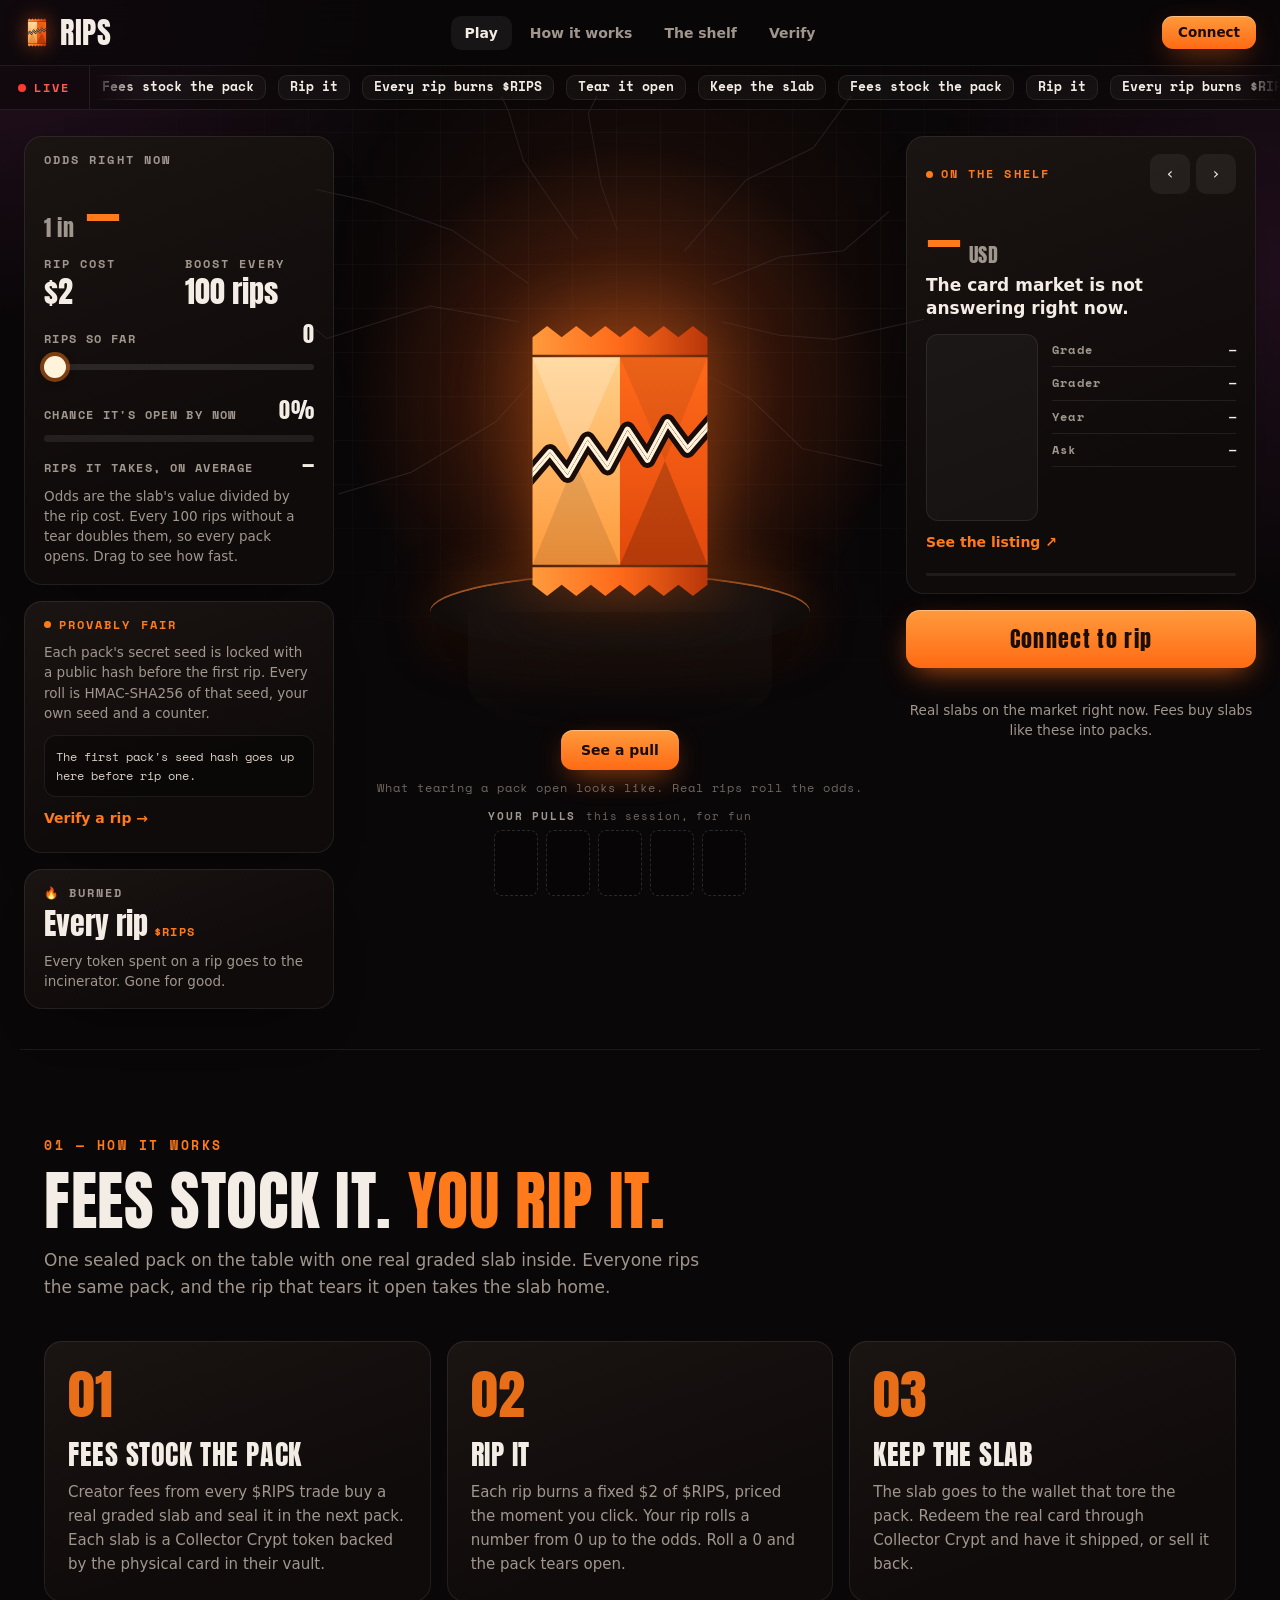
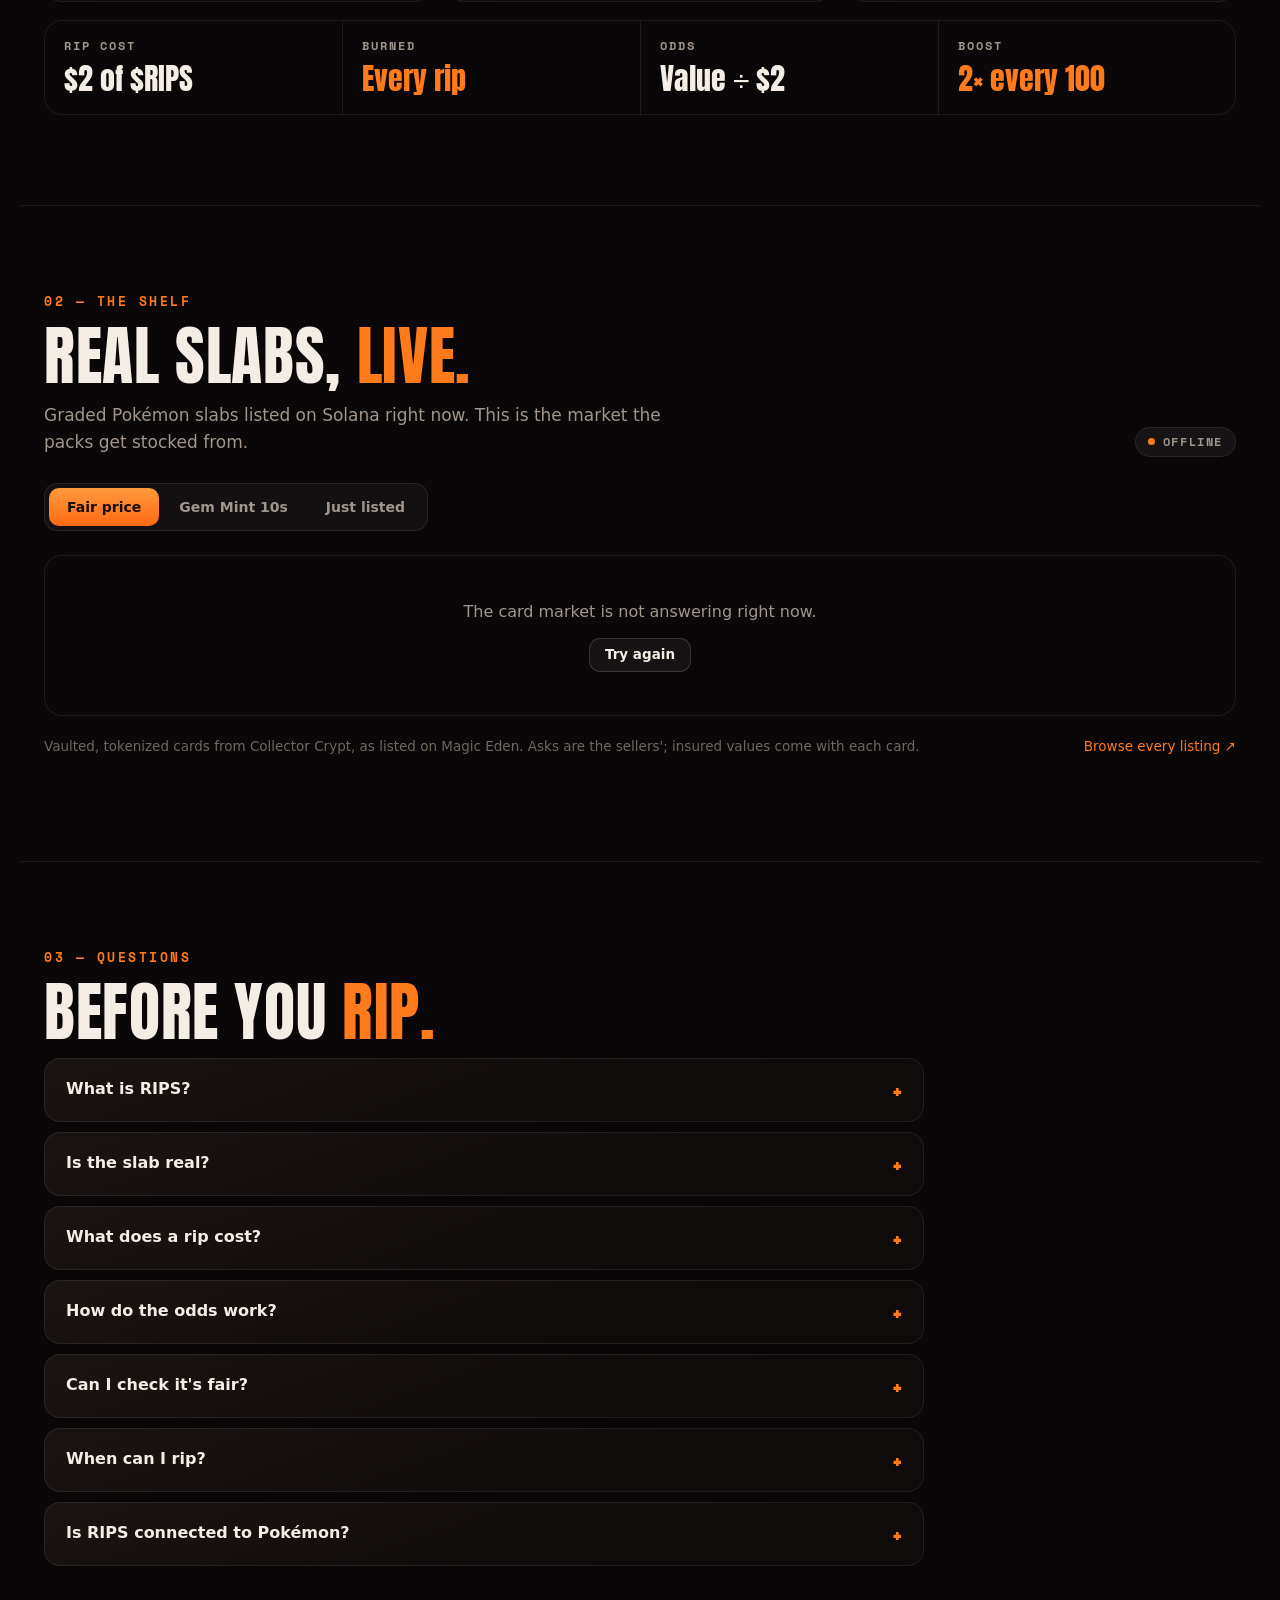
==== commit 2515c6ed: "Add files via upload" ====
--- a/index.html
+++ b/index.html
@@ -11,15 +11,16 @@
 <meta property="og:url" content="https://rips-jet.vercel.app/">
 <meta name="twitter:card" content="summary_large_image">
 <meta name="theme-color" content="#0a0708">
-<link rel="icon" href="/favicon.ico" sizes="any">
-<link rel="icon" type="image/png" href="/assets/img/favicon-32.png" sizes="32x32">
-<link rel="apple-touch-icon" href="/assets/img/favicon-180.png">
+<link rel="icon" href="/favicon.ico?v=2" sizes="any">
+<link rel="icon" type="image/png" href="/assets/img/favicon-32.png?v=2" sizes="32x32">
+<link rel="apple-touch-icon" href="/assets/img/favicon-180.png?v=2">
 <link rel="preload" href="/assets/fonts/anton.woff2" as="font" type="font/woff2" crossorigin>
-<link rel="stylesheet" href="/assets/css/site.css?v=1">
+<link rel="stylesheet" href="/assets/css/site.css?v=2">
 </head>
 <body>
 <div class="grid-bg" aria-hidden="true"></div>
 <div class="embers" id="embers" aria-hidden="true"></div>
+<div class="cglow" id="cglow" aria-hidden="true"></div>
 <header class="bar">
   <a class="brand" href="/" aria-label="RIPS home"><span class="ico" data-pack="lg"></span>RIPS</a>
   <nav class="nav" id="nav"><a href="#play" class="on keep">Play</a><a href="#how" class="keep">How it works</a><a href="#shelf">The shelf</a><a href="/verify" class="keep keep2">Verify</a><a id="xLink" href="#" target="_blank" rel="noopener" hidden>𝕏</a></nav>
@@ -29,16 +30,16 @@
 
 <main>
 <section class="play" id="play">
-  <div class="col left">
+  <div class="col left" id="colL">
     <div class="pn">
-      <div class="k">Odds for this slab</div>
+      <div class="k">Odds right now</div>
       <div class="odds"><small>1 in</small><b id="oddsN">—</b></div>
       <div class="two">
         <div><div class="k">Rip cost</div><div class="v">$<span data-cfg="ripUsd">2</span></div></div>
         <div><div class="k">Boost every</div><div class="v"><span data-cfg="pity">100</span> rips</div></div>
       </div>
-      <div class="meter"><i id="oddsMeter"></i></div>
-      <p class="sub2">Odds are the slab's value divided by the rip cost. Every <span data-cfg="pity">100</span> rips without a tear doubles them, so every pack opens.</p>
+      <div class="sim"><div class="sim-h"><span>Rips so far</span><b id="simR">0</b></div><input type="range" id="simIn" min="0" max="600" value="0" step="1" aria-label="Rips so far"><div class="sim-h" style="margin-top:10px"><span>Chance it's open by now</span><b id="simP">0%</b></div><div class="meter"><i id="oddsMeter"></i></div><div class="sim-h" style="margin-top:10px"><span>Rips it takes, on average</span><b id="simE">—</b></div></div>
+      <p class="sub2">Odds are the slab's value divided by the rip cost. Every <span data-cfg="pity">100</span> rips without a tear doubles them, so every pack opens. Drag to see how fast.</p>
     </div>
     <div class="pn">
       <div class="k or">Provably fair</div>
@@ -56,13 +57,15 @@
     <svg class="lines" id="stLines" aria-hidden="true"></svg>
     <div class="glow" aria-hidden="true"></div>
     <div class="pedestal" aria-hidden="true"></div>
-    <div class="pack" id="pack" data-pack="stage" aria-hidden="true"></div>
+    <div class="pack" id="pack" aria-hidden="true"><div class="tilt" id="tilt"><div data-pack="stage"></div><i class="sheen"></i></div><div class="swipe" id="swipe"><span>swipe across to rip</span><i></i></div></div>
+    <div class="burst" id="burst" aria-hidden="true"></div>
     <div class="flash" aria-hidden="true"></div>
     <div class="pull" id="pull"><div class="ph"><img id="pullImg" alt=""></div><div class="cap"><div class="nm" id="pullNm"></div><div class="mt" id="pullMt"></div></div></div>
-    <div class="ctl"><button class="btn or" type="button" id="tryBtn">See a pull</button><div class="note" id="tryNote">What tearing a pack open looks like. Real rips roll the odds.</div></div>
+    <div class="ctl"><button class="btn or mag" type="button" id="tryBtn">See a pull</button><div class="note" id="tryNote">What tearing a pack open looks like. Real rips roll the odds.</div>
+      <div class="tray" id="tray"><div class="tray-h"><span>Your pulls</span><em>this session, for fun</em></div><div class="slots" id="slots"><i></i><i></i><i></i><i></i><i></i></div></div></div>
   </div>
 
-  <div class="col right">
+  <div class="col right" id="colR">
     <div class="pn shelf">
       <div class="top"><div class="k or">On the shelf</div><div class="arrows"><button type="button" id="shPrev" aria-label="Previous slab">‹</button><button type="button" id="shNext" aria-label="Next slab">›</button></div></div>
       <div class="val"><span id="shVal">—</span><small>USD</small></div>
@@ -70,8 +73,9 @@
       <div class="pic"><div class="im"><img id="shImg" alt=""></div>
         <div class="tbl"><div>Grade<b id="shGrade">—</b></div><div>Grader<b id="shGr">—</b></div><div>Year<b id="shYear">—</b></div><div>Ask<b id="shAsk">—</b></div></div></div>
       <a class="lnk" id="shLink" href="#shelf">See the listing ↗</a>
+      <div class="auto"><i id="shAuto"></i></div>
     </div>
-    <button class="btn or cta" type="button" id="ripBtn">Connect to rip</button>
+    <button class="btn or cta mag" type="button" id="ripBtn">Connect to rip</button>
     <div id="caBox"></div>
     <p class="sub2" style="margin:0;text-align:center">Real slabs on the market right now. Fees buy slabs like these into packs.</p>
   </div>
@@ -120,7 +124,7 @@
 </main>
 <div class="toast" id="toast" role="status" aria-live="polite"></div>
 <script src="/assets/js/config.js?v=1"></script>
-<script src="/assets/js/app.js?v=1"></script>
+<script src="/assets/js/app.js?v=2"></script>
 <script src="/assets/js/wallet.js?v=1"></script>
 </body>
 </html>
--- a/assets/css/site.css
+++ b/assets/css/site.css
@@ -272,3 +272,101 @@
   *, *::before, *::after { animation-duration: .001s !important; animation-iteration-count: 1 !important; transition-duration: .001s !important; scroll-behavior: auto !important; }
   .rv { opacity: 1; transform: none; }
 }
+
+/* ---------- v2: interaction layer ---------- */
+.cglow { position: fixed; left: 0; top: 0; width: 640px; height: 640px; margin: -320px 0 0 -320px; border-radius: 50%; z-index: 1; pointer-events: none; background: radial-gradient(circle, rgba(255, 110, 30, .1), rgba(255, 90, 20, .04) 40%, transparent 70%); will-change: transform; }
+/* entrance */
+.play > * { animation: rise .9s var(--ease) backwards; }
+.play > .stage { animation-delay: .05s; } .play > .left { animation-delay: .18s; } .play > .right { animation-delay: .28s; }
+@keyframes rise { from { opacity: 0; transform: translateY(26px); } }
+.tilt { animation: drop 1.1s var(--spring) .2s backwards; }
+@keyframes drop { from { opacity: 0; transform: translateY(-120px) rotate(-8deg) scale(.9); } }
+.pedestal { animation: ped 1s var(--ease) backwards; }
+@keyframes ped { from { opacity: 0; transform: translateX(-50%) scaleX(.6); } }
+/* the pack tilts toward the pointer, a foil sheen follows it */
+.pack { touch-action: pan-y; cursor: grab; }
+.pack.drag { cursor: grabbing; }
+.tilt { position: relative; width: 100%; height: 100%; transform: perspective(900px) rotateX(var(--rx, 0deg)) rotateY(var(--ry, 0deg)); transition: transform .5s var(--ease); transform-style: preserve-3d; }
+.pack.live .tilt { transition: transform .08s linear; }
+.tilt > div { width: 100%; height: 100%; }
+.sheen { position: absolute; left: 15%; right: 15%; top: 19.3%; bottom: 19.3%; pointer-events: none; mix-blend-mode: overlay; opacity: .85;
+  background: linear-gradient(105deg, transparent calc(var(--sx, 30%) - 18%), rgba(255, 255, 255, .75) var(--sx, 30%), transparent calc(var(--sx, 30%) + 18%)); transition: opacity .4s; }
+.stage.torn .sheen { opacity: 0; }
+.swipe { position: absolute; left: 50%; top: 47%; transform: translate(-50%, -50%); display: grid; justify-items: center; gap: 8px; pointer-events: none; opacity: 0; transition: opacity .4s; }
+.swipe span { font: 700 11px/1 var(--mono); letter-spacing: .16em; text-transform: uppercase; color: #1a0c08; background: rgba(255, 243, 220, .92); padding: 7px 10px; border-radius: 8px; white-space: nowrap; }
+.swipe i { width: 130px; height: 3px; border-radius: 2px; background: linear-gradient(90deg, transparent, #fff3dc, transparent); background-size: 200% 100%; animation: swipe 1.4s linear infinite; }
+@keyframes swipe { from { background-position: 150% 0; } to { background-position: -50% 0; } }
+.stage:not(.torn) .pack:hover .swipe { opacity: 1; }
+.stage.torn .swipe { display: none; }
+/* tear burst */
+.burst { position: absolute; left: 50%; top: 38%; width: 0; height: 0; z-index: 7; pointer-events: none; }
+.burst i { position: absolute; left: 0; top: 0; border-radius: 2px; }
+/* session tray */
+.tray { display: grid; gap: 8px; justify-items: center; margin-top: 4px; }
+.tray-h { display: flex; gap: 10px; align-items: baseline; font: 700 11px/1 var(--mono); letter-spacing: .16em; text-transform: uppercase; color: var(--mute); }
+.tray-h em { font-style: normal; font-weight: 400; color: var(--mute2); letter-spacing: .08em; text-transform: none; }
+.slots { display: flex; gap: 8px; }
+.slots i, .slots a { position: relative; width: 44px; height: 66px; border-radius: 8px; border: 1.5px dashed rgba(255, 255, 255, .14); background: rgba(0, 0, 0, .25); display: block; overflow: hidden; }
+.slots a { border: 0; box-shadow: inset 0 0 0 1.5px rgba(255, 190, 90, .55), 0 0 18px -4px rgba(255, 140, 50, .6); background: #140e0c; animation: slotin .6s var(--spring); }
+.slots a img { position: absolute; inset: 0; width: 100%; height: 100%; object-fit: contain; padding: 3px; }
+.slots a:hover { transform: translateY(-3px); }
+@keyframes slotin { from { transform: translateY(-40px) scale(.6); opacity: 0; } }
+.stage { min-height: 700px; }
+.stage .ctl { gap: 10px; }
+/* odds simulator */
+.sim { margin-top: 16px; }
+.sim-h { display: flex; justify-content: space-between; align-items: baseline; font: 700 11.5px/1 var(--mono); letter-spacing: .12em; text-transform: uppercase; color: var(--mute); }
+.sim-h b { font: 400 22px/1 var(--disp); letter-spacing: .02em; color: var(--text); text-transform: none; }
+.sim input[type=range] { -webkit-appearance: none; appearance: none; width: 100%; height: 28px; margin: 8px 0 0; background: transparent; cursor: pointer; }
+.sim input[type=range]::-webkit-slider-runnable-track { height: 6px; border-radius: 3px; background: linear-gradient(90deg, var(--or) var(--fill, 0%), rgba(255, 255, 255, .1) var(--fill, 0%)); }
+.sim input[type=range]::-moz-range-track { height: 6px; border-radius: 3px; background: rgba(255, 255, 255, .1); }
+.sim input[type=range]::-moz-range-progress { height: 6px; border-radius: 3px; background: var(--or); }
+.sim input[type=range]::-webkit-slider-thumb { -webkit-appearance: none; width: 22px; height: 22px; margin-top: -8px; border-radius: 50%; background: #fff3dc; box-shadow: 0 0 0 4px rgba(255, 122, 26, .45), 0 4px 10px rgba(0, 0, 0, .5); }
+.sim input[type=range]::-moz-range-thumb { width: 22px; height: 22px; border: 0; border-radius: 50%; background: #fff3dc; box-shadow: 0 0 0 4px rgba(255, 122, 26, .45); }
+.odds b { display: inline-block; transition: transform .25s var(--spring); }
+.odds b.bump { transform: scale(1.12); }
+/* shelf slide when it changes */
+.shelf .swap { animation: swap .55s var(--ease); }
+@keyframes swap { from { opacity: 0; transform: translateX(18px); } }
+.shelf .auto { height: 3px; border-radius: 2px; background: rgba(255, 255, 255, .07); margin-top: 14px; overflow: hidden; }
+.shelf .auto i { display: block; height: 100%; width: 100%; background: var(--or); transform-origin: 0 50%; transform: scaleX(0); }
+.shelf .auto i.run { animation: auto 7s linear forwards; }
+.shelf:hover .auto i.run { animation-play-state: paused; }
+@keyframes auto { to { transform: scaleX(1); } }
+/* tilt for cards */
+.tiltc { transform: perspective(800px) rotateX(var(--rx, 0deg)) rotateY(var(--ry, 0deg)) translateY(var(--ty, 0px)); }
+.step { transform: perspective(800px) rotateX(var(--rx, 0deg)) rotateY(var(--ry, 0deg)); }
+.step::after { content: ''; position: absolute; inset: 0; border-radius: inherit; pointer-events: none; background: radial-gradient(260px circle at var(--gx, 50%) var(--gy, 0%), rgba(255, 140, 50, .14), transparent 60%); opacity: 0; transition: opacity .3s; }
+.step:hover::after { opacity: 1; }
+.mc.shown:hover { transform: perspective(800px) rotateX(var(--rx, 0deg)) rotateY(var(--ry, 0deg)) translateY(-5px); }
+.mag { will-change: transform; }
+.cta { position: relative; overflow: hidden; }
+.cta::after { content: ''; position: absolute; inset: 0; background: linear-gradient(110deg, transparent 35%, rgba(255, 255, 255, .45) 50%, transparent 65%); transform: translateX(-120%); animation: ctashine 4.5s ease-in-out infinite 1.5s; }
+@keyframes ctashine { 0%, 70% { transform: translateX(-120%); } 100% { transform: translateX(120%); } }
+.ripple { position: absolute; border-radius: 50%; background: rgba(255, 255, 255, .45); transform: scale(0); animation: ripple .6s var(--ease) forwards; pointer-events: none; }
+@keyframes ripple { to { transform: scale(4); opacity: 0; } }
+.track:hover { animation-play-state: paused; }
+@media (max-width: 860px) { .stage { min-height: 640px; } .cglow { display: none; } }
+@media (max-width: 640px) { .stage { min-height: 600px; } .slots i, .slots a { width: 40px; height: 60px; } }
+@media (prefers-reduced-motion: reduce) { .play > *, .tilt, .pedestal { animation: none !important; } }
+@media (hover: none) { .stage:not(.torn) .swipe { opacity: 1; } }
+/* v2 layout: room for the tray under the pedestal */
+.stage { min-height: 760px; }
+.pack { margin-top: -110px; }
+.pedestal { bottom: 246px; }
+.stage .glow { top: 36%; }
+.pull { top: 34%; }
+.burst { top: 30%; }
+.flash { top: 32%; }
+@media (max-width: 860px) { .stage { min-height: 720px; } .pedestal { bottom: 226px; } }
+@media (max-width: 640px) { .stage { min-height: 680px; } .pack { margin-top: -96px; } .pedestal { bottom: 250px; } }
+/* v2 layout: room for the tray under the pedestal */
+.stage { min-height: 760px; }
+.pack { margin-top: -110px; }
+.pedestal { bottom: 246px; }
+.stage .glow { top: 36%; }
+.pull { top: 34%; }
+.burst { top: 30%; }
+.flash { top: 32%; }
+@media (max-width: 860px) { .stage { min-height: 720px; } .pedestal { bottom: 226px; } }
+@media (max-width: 640px) { .stage { min-height: 680px; } .pack { margin-top: -96px; } .pedestal { bottom: 250px; } }
